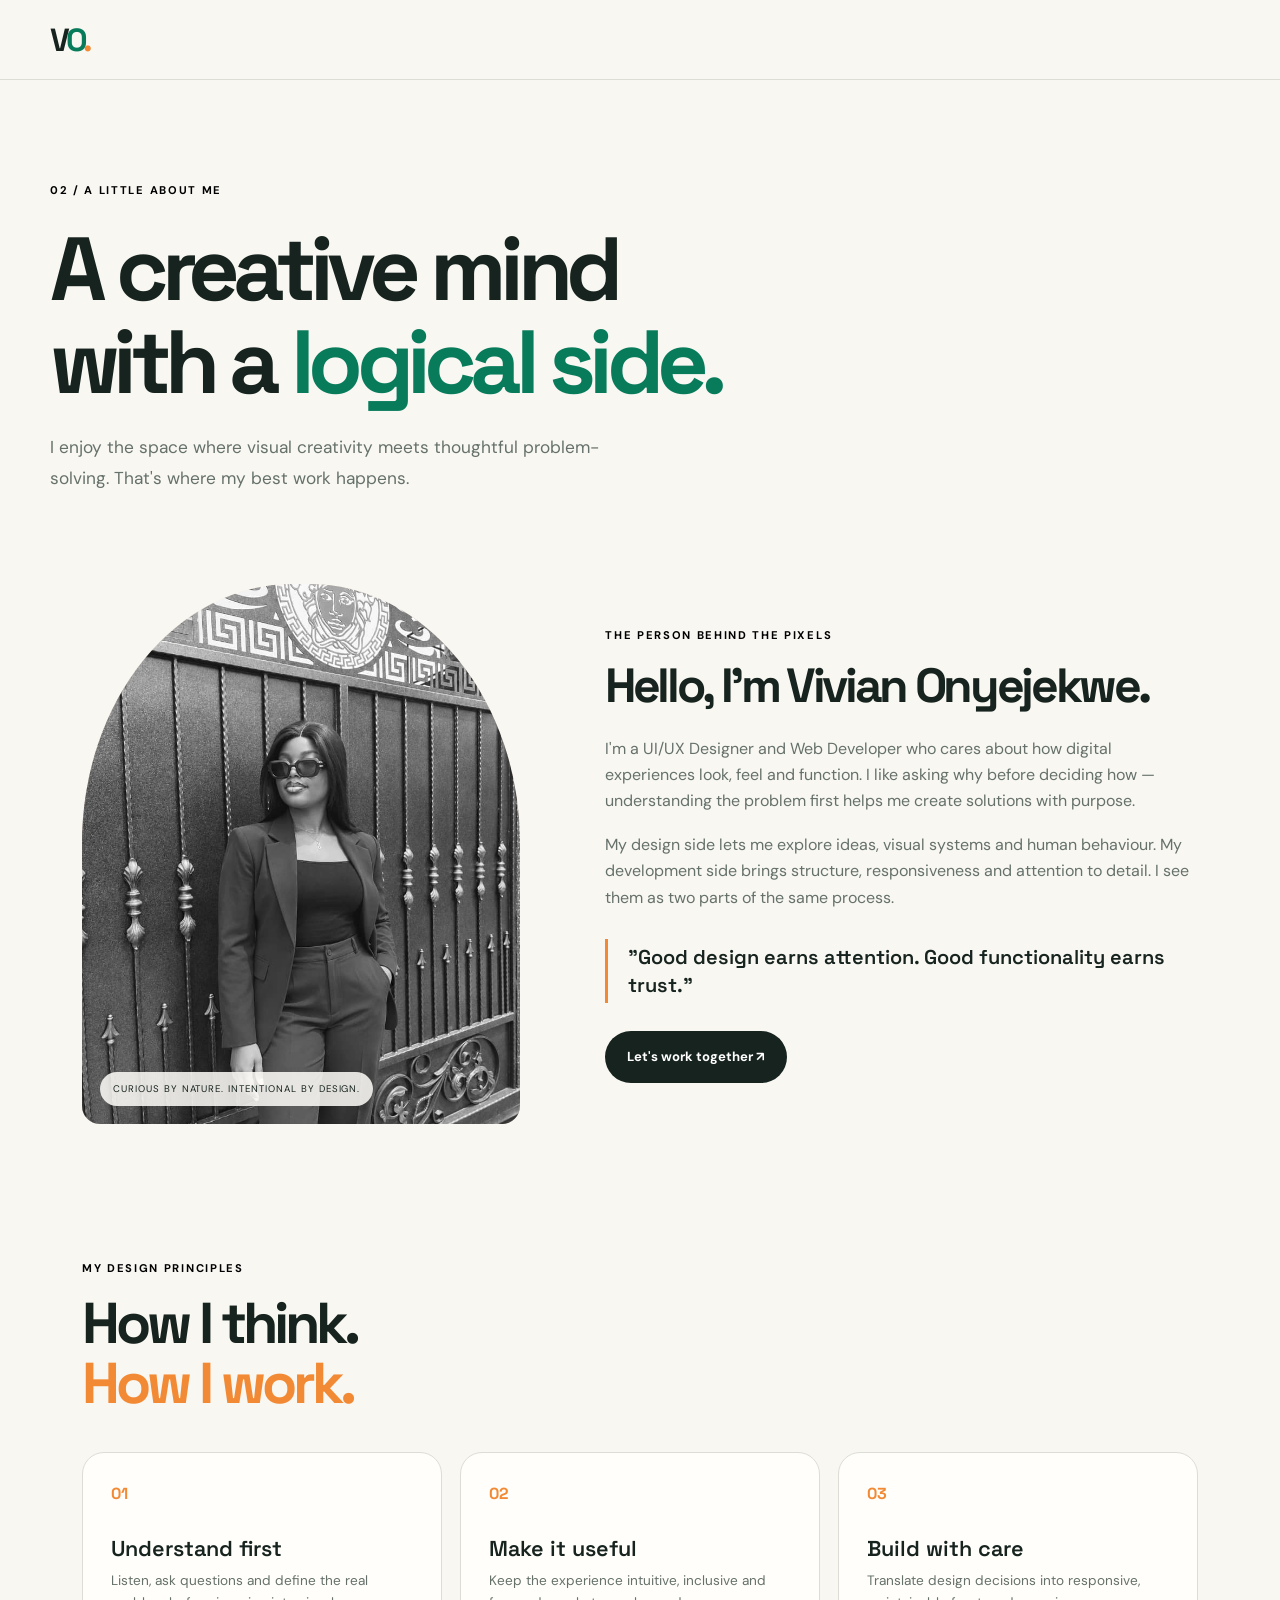
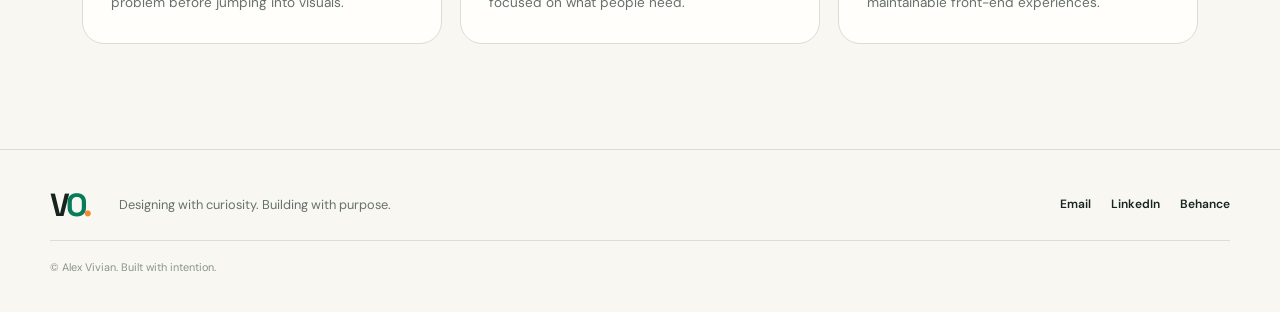
==== about.html @ ceb284a7 "first commit" ====
<!DOCTYPE html>
<html lang="en">

<head>
    <meta charset="UTF-8">
    <meta name="viewport" content="width=device-width, initial-scale=1.0">
    <title>Document</title>
    <link rel="stylesheet" href="/style.css">

    <link rel="preconnect" href="https://fonts.googleapis.com">
    <link
        href="https://fonts.googleapis.com/css2?family=DM+Sans:wght@400;500;600;700&family=Space+Grotesk:wght@400;500;600;700&display=swap"
        rel="stylesheet">
</head>

<body>

      <header class="site-header">
        <a href="index.html" class="logo">V<span>O</span><i>.</i></a>

        <details class="mobile-menu">
    <summary class="menu-toggle" aria-label="Toggle navigation">
        <span></span>
        <span></span>
        <span></span>
    </summary>

    <nav class="nav-links">
        <a href="index.html">Home</a>
        <a href="about.html">About</a>
        <a href="skills.html">Skills</a>
        <a href="projects.html">Projects</a>
        <a href="contact.html">Contact</a>
        <a href="contact.html" class="nav-cta">Let's Talk ↗</a>
    </nav>
</details>
    </header>

    <main class="page-wrap inner-page">

        <section class="inner-hero reveal">
            <p class="eyebrow">02 / A LITTLE ABOUT ME</p>

            <h1>
                A creative mind<br>
                with a <span class="highlight-green">logical side.</span>
            </h1>

            <p class="inner-lead">
                I enjoy the space where visual creativity meets thoughtful
                problem-solving. That's where my best work happens.
            </p>
        </section>

        <section class="about-layout section-space">

            <div class="about-photo reveal">
                <img src="/images/WhatsApp Image 2026-10-30 at 14.13.29.jpeg" alt="Alex Vivian">
                <span class="photo-caption">
                    CURIOUS BY NATURE. INTENTIONAL BY DESIGN.
                </span>
            </div>

            <div class="about-copy reveal">
                <p class="eyebrow">THE PERSON BEHIND THE PIXELS</p>

                <h2>Hello, I'm Vivian Onyejekwe.</h2>

                <p>
                    I'm a UI/UX Designer and Web Developer who cares about
                    how digital experiences look, feel and function.
                    I like asking why before deciding how — understanding
                    the problem first helps me create solutions with purpose.
                </p>

                <p>
                    My design side lets me explore ideas, visual systems
                    and human behaviour. My development side brings
                    structure, responsiveness and attention to detail.
                    I see them as two parts of the same process.
                </p>

                <blockquote>
                    "Good design earns attention. Good functionality earns trust."
                </blockquote>

                <a href="contact.html" class="button button-dark">
                    Let's work together ↗
                </a>
            </div>

        </section>

        <section class="values-section section-space">

            <div class="section-heading reveal">
                <div>
                    <p class="eyebrow">MY DESIGN PRINCIPLES</p>
                    <h2>
                        How I think.<br>
                        <span class="highlight-orange">How I work.</span>
                    </h2>
                </div>
            </div>

            <div class="values-grid">

                <article class="value-card reveal">
                    <span>01</span>
                    <h3>Understand first</h3>
                    <p>
                        Listen, ask questions and define the real problem
                        before jumping into visuals.
                    </p>
                </article>

                <article class="value-card reveal">
                    <span>02</span>
                    <h3>Make it useful</h3>
                    <p>
                        Keep the experience intuitive, inclusive and
                        focused on what people need.
                    </p>
                </article>

                <article class="value-card reveal">
                    <span>03</span>
                    <h3>Build with care</h3>
                    <p>
                        Translate design decisions into responsive,
                        maintainable front-end experiences.
                    </p>
                </article>

            </div>
        </section>

    </main>

    <footer class="site-footer">
        <a href="index.html" class="logo">V<span>O</span><i>.</i></a>
        <p>Designing with curiosity. Building with purpose.</p>

        <div class="footer-links">
            <a href="vivianchris156@gmail.com">Email</a>
            <a href="#">LinkedIn</a>
            <a href="#">Behance</a>
        </div>

        <small>© <span class="year"></span> Alex Vivian. Built with intention.</small>
    </footer>

</body>

</html>
---- style.css ----
/* =================================
   ALEX VIVIAN — PORTFOLIO DESIGN
================================= */

:root {
    --ink: #17231f;
    --muted: #66716b;
    --paper: #f8f7f2;
    --white: #fffefa;

    --green: #087b5b;
    --green-soft: #dceee3;

    --orange: #f28a35;
    --orange-soft: #ffead7;

    --lilac: #e8e2f5;

    --line: #dcded6;
    --shadow: 0 18px 55px rgba(37, 53, 43, 0.09);

    --display: "Space Grotesk", sans-serif;
    --body: "DM Sans", sans-serif;

    --radius: 22px;
    --max: 1180px;
}

/* RESET */

* {
    box-sizing: border-box;
    margin: 0;
    padding: 0;
}

html {
    scroll-behavior: smooth;
}

body {
    background: var(--paper);
    color: var(--ink);
    font-family: var(--body);
    line-height: 1.65;
    overflow-x: hidden;
    padding-top: 86px;
}

a {
    color: inherit;
    text-decoration: none;
}

button,
input,
textarea,
select {
    font: inherit;
}

img {
    display: block;
    max-width: 100%;
}

/* GENERAL LAYOUT */

.hero {
    width: min(100% - 64px, var(--max));
    margin-inline: auto;
}

.section-space {
    padding-block: 105px;
    padding-inline: max(32px, calc((100% - var(--max)) / 2));
}

/* NAVIGATION */

.site-header {
    width: 100%;
    height: 80px;
    padding: 0 max(32px, calc((100% - var(--max)) / 2));

    display: flex;
    align-items: center;
    justify-content: space-between;

    border-bottom: 1px solid var(--line);

    position: fixed;
    top: 0;
    left: 0;
    z-index: 1000;

    background: rgba(248, 247, 242, 0.95);
    backdrop-filter: blur(12px);
}

.logo {
    font: 700 2rem var(--display);
    letter-spacing: -0.13em;
    color: var(--ink);
}

.logo span {
    color: var(--green);
}

.logo i {
    font-style: normal;
    color: var(--orange);
}

.nav-links {
    display: flex;
    align-items: center;
    gap: clamp(18px, 3vw, 38px);
    font-size: 0.83rem;
    font-weight: 600;
}

.nav-links > a:not(.nav-cta) {
    position: relative;
    padding: 8px 0;
    color: #526059;
}

.nav-links > a:not(.nav-cta)::after {
    content: "";
    position: absolute;
    left: 0;
    bottom: 2px;
    width: 0;
    height: 2px;
    background: var(--green);
    transition: width 0.25s;
}

.nav-links > a:hover::after,
.nav-links > a.active::after {
    width: 100%;
}

.nav-links > a.active {
    color: var(--ink);
}

.nav-cta {
    background: var(--ink);
    color: white;
    padding: 12px 19px;
    border-radius: 30px;
    transition: 0.2s;
}

.nav-cta:hover {
    background: var(--green);
    transform: translateY(-2px);
}

.menu-toggle {
    display: none;
    background: none;
    border: 0;
    cursor: pointer;
}

/* HERO SECTION */

.hero {
    min-height: 650px;

    display: grid;
    grid-template-columns: 1.08fr 0.92fr;
    align-items: center;
    gap: 50px;

    padding-block: 66px 78px;
}

.eyebrow {
    font-size: 0.7rem;
    letter-spacing: 0.15em;
    font-weight: 700;
    color: black;

    display: flex;
    align-items: center;
    gap: 9px;
}

.hero h1,
.inner-hero h1 {
    font: 700 clamp(3.1rem, 6vw, 5.6rem) / 1.03 var(--display);
    letter-spacing: -0.075em;
    margin: 24px 0;
}

.highlight {
    position: relative;
    white-space: nowrap;
}

.highlight-green {
    color: var(--green);
}

.highlight-orange {
    color: var(--orange);
}

.hero-intro {
    max-width: 490px;
    color: #5d6962;
    font-size: 1.04rem;
    line-height: 1.8;
}

/* BUTTONS */

.button-row {
    display: flex;
    gap: 12px;
    flex-wrap: wrap;
    margin-top: 30px;
}

.button {
    display: inline-flex;
    align-items: center;
    justify-content: center;
    gap: 15px;

    padding: 14px 21px;
    border-radius: 30px;

    font-size: 0.82rem;
    font-weight: 700;

    border: 1px solid transparent;
    transition: 0.25s;
}

.button-dark {
    background: var(--ink);
    color: white;
}

.button-dark:hover {
    background: var(--green);
    transform: translateY(-2px);
}

.button-outline {
    border-color: #aab4ac;
    color: var(--ink);
    background: transparent;
}

.button-outline:hover {
    background: var(--green-soft);
    border-color: var(--green);
}

/* HERO DECORATION */

.hero-art {
    height: 510px;
    position: relative;
    isolation: isolate;
}

.art-shape {
    position: absolute;
    z-index: -1;
    border-radius: 48% 52% 43% 57%;
}

.shape-peach {
    width: 290px;
    height: 370px;
    background: #ffdbbd;
    right: 8%;
    top: 3%;
    transform: rotate(13deg);
}

.shape-green {
    width: 280px;
    height: 320px;
    background: #cfe7d7;
    left: 4%;
    bottom: 0;
    transform: rotate(-15deg);
}

.portrait-frame {
    position: absolute;
    width: 72%;
    height: 91%;
    right: 10%;
    top: 4%;

    overflow: hidden;
    border-radius: 48% 48% 18px 18px;

    background: #e6d9cd;
    box-shadow: var(--shadow);
}

.portrait-frame img {
    width: 100%;
    height: 100%;
    object-fit: cover;
    object-position: center 25%;
}

.floating-note {
    position: absolute;

    background: rgba(255, 254, 250, 0.78);
    backdrop-filter: blur(14px);

    border: 1px solid rgba(255, 255, 255, 0.8);
    box-shadow: var(--shadow);

    border-radius: 15px;
    padding: 15px 17px;

    display: flex;
    align-items: center;
    gap: 12px;

    font-size: 0.65rem;
    font-weight: 700;
    letter-spacing: 0.07em;
}

.note-top {
    top: 15%;
    left: 0;
}

.note-icon {
    font-size: 1.5rem;
    color: var(--green);
}

.note-bottom {
    right: 0;
    bottom: 12%;
}

.note-bottom strong {
    font: 700 1.6rem var(--display);
}

.note-bottom small {
    color: var(--muted);
    line-height: 1.4;
}

.scribble {
    position: absolute;
    right: 0;
    top: 0;
    color: var(--green);
    font: 600 1.2rem var(--display);
    transform: rotate(9deg);
}

.hero-foot {
    display: flex;
    align-items: center;
    gap: 13px;
    margin-top: 58px;

    color: #8b958e;
    font-size: 0.62rem;
    letter-spacing: 0.13em;
}

.scroll-line {
    height: 1px;
    width: 52px;
    background: #b7c0b8;
}

/* INTRO STRIP */

.intro-strip {
    border-block: 1px solid var(--line);
    padding: 34px max(32px, calc((100% - var(--max)) / 2));

    display: grid;
    grid-template-columns: 0.7fr 2fr 1fr;
    align-items: center;
    gap: 25px;
}

.intro-strip > p,
.card-number,
.project-tag {
    font-size: 0.67rem;
    font-weight: 700;
    letter-spacing: 0.14em;
    color: var(--muted);
}

.intro-strip h2 {
    font: 600 clamp(1.3rem, 2.4vw, 2rem) / 1.25 var(--display);
    letter-spacing: -0.045em;
}

.intro-strip h2 em,
.closing-cta h2 em {
    color: var(--green);
    font-style: normal;
}

/* TEXT LINKS */

.text-link {
    display: inline-block;
    font-size: 0.78rem;
    font-weight: 700;
    border-bottom: 1px solid currentColor;
    padding-bottom: 4px;
    transition: color 0.2s;
}

.text-link:hover {
    color: var(--green);
}

/* SECTION HEADINGS */

.section-heading {
    display: flex;
    align-items: end;
    justify-content: space-between;
    gap: 30px;
    margin-bottom: 38px;
}

.section-heading h2 {
    font: 700 clamp(2.5rem, 4.5vw, 4.2rem) / 1.05 var(--display);
    letter-spacing: -0.07em;
    margin-top: 15px;
}

.section-aside {
    max-width: 300px;
    color: var(--muted);
    font-size: 0.9rem;
}

/* SERVICES */

.service-grid {
    display: grid;
    grid-template-columns: repeat(3, 1fr);
    gap: 18px;
}

.service-card {
    padding: 28px;
    border-radius: var(--radius);
    min-height: 320px;

    display: flex;
    flex-direction: column;
    align-items: flex-start;

    transition: transform 0.3s;
}

.service-card:hover,
.value-card:hover {
    transform: translateY(-6px);
}

.service-peach {
    background: var(--orange-soft);
}

.service-green {
    background: var(--green-soft);
}

.service-lilac {
    background: var(--lilac);
}

.service-icon {
    font-size: 2rem;
    margin: 32px 0 13px;
    color: var(--green);
}

.service-card h3 {
    font: 600 1.7rem / 1.12 var(--display);
    letter-spacing: -0.05em;
}

.service-card p {
    font-size: 0.84rem;
    color: #5f6b64;
    margin: 14px 0 20px;
    max-width: 270px;
}

.service-card .text-link {
    margin-top: auto;
}

/* PROJECT PREVIEW */

.project-preview {
    display: grid;
    grid-template-columns: 1.3fr 0.7fr;

    background: var(--white);
    border: 1px solid var(--line);
    border-radius: var(--radius);

    overflow: hidden;
    box-shadow: var(--shadow);
}

.project-image {
    min-height: 390px;
    background: var(--green-soft);
}

.project-image img {
    width: 100%;
    height: 100%;
    object-fit: cover;
}

.project-info {
    padding: 42px;

    display: flex;
    flex-direction: column;
    align-items: flex-start;
    justify-content: center;
}

.project-info h3 {
    font: 700 2.5rem var(--display);
    letter-spacing: -0.06em;
    margin: 10px 0;
}

.project-info p {
    color: var(--muted);
    font-size: 0.9rem;
    margin-bottom: 22px;
}

.tag-row,
.skill-chips {
    display: flex;
    gap: 8px;
    flex-wrap: wrap;
    margin-bottom: 23px;
}

.tag-row span,
.skill-chips span {
    font-size: 0.67rem;
    border: 1px solid #d8ded7;
    border-radius: 30px;
    padding: 6px 10px;
    color: #59665e;
}

/* CLOSING CTA */

.closing-cta {
    background: var(--green-soft);
    border-radius: var(--radius);
    padding: 48px 55px;

    display: flex;
    align-items: center;
    justify-content: space-between;

    position: relative;
    overflow: hidden;

    margin-bottom: 100px;
}

.closing-cta h2 {
    font: 700 clamp(2.7rem, 5vw, 4.4rem) / 1.02 var(--display);
    letter-spacing: -0.07em;
    margin-top: 12px;
}

.round-link {
    width: 66px;
    height: 66px;
    border-radius: 50%;

    background: var(--ink);
    color: white;

    display: grid;
    place-items: center;

    font-size: 1.7rem;
    z-index: 1;
    transition: transform 0.2s;
}

.round-link:hover {
    transform: rotate(45deg);
}

.cta-decoration {
    position: absolute;
    right: 150px;
    bottom: 17px;

    font-size: 0.6rem;
    letter-spacing: 0.16em;
    color: #759481;
}

/* FOOTER */

.site-footer {
    border-top: 1px solid var(--line);
    padding: 35px max(32px, calc((100% - var(--max)) / 2));

    display: grid;
    grid-template-columns: auto 1fr auto;
    gap: 15px 30px;
    align-items: center;
}

.site-footer > p {
    font-size: 0.8rem;
    color: var(--muted);
}

.footer-links {
    display: flex;
    gap: 20px;
    font-size: 0.75rem;
    font-weight: 600;
}

.site-footer small {
    grid-column: 1 / -1;
    border-top: 1px solid var(--line);
    padding-top: 18px;
    color: #89938c;
    font-size: 0.68rem;
}

/* INNER PAGE HEADINGS */

.inner-page {
    width: 100%;
    padding: 60px max(32px, calc((100% - var(--max)) / 2)) 0;
}

.inner-hero {
    max-width: 850px;
    padding: 35px 0 65px;
}

.inner-hero h1 {
    font-size: clamp(3.4rem, 7vw, 6.4rem);
}

.inner-lead {
    max-width: 600px;
    font-size: 1.08rem;
    color: var(--muted);
    line-height: 1.8;
}

/* ABOUT PAGE */

.about-layout {
    display: grid;
    grid-template-columns: 0.85fr 1.15fr;
    gap: 85px;
    align-items: center;
    padding-top: 25px;
}

.about-photo {
    height: 540px;
    position: relative;
    background: var(--orange-soft);
    border-radius: 48% 48% 18px 18px;
    overflow: hidden;
}

.about-photo img {
    width: 100%;
    height: 100%;
    object-fit: cover;
    object-position: center 25%;
}

.photo-caption {
    position: absolute;
    bottom: 18px;
    left: 18px;

    background: rgba(255, 254, 250, 0.85);
    padding: 9px 13px;
    border-radius: 20px;

    font-size: 0.6rem;
    letter-spacing: 0.1em;
}

.about-copy h2,
.contact-details h2 {
    font: 700 3rem / 1.05 var(--display);
    letter-spacing: -0.07em;
    margin: 17px 0 24px;
}

.about-copy > p:not(.eyebrow),
.contact-details > p:not(.eyebrow) {
    color: var(--muted);
    margin-bottom: 17px;
}

blockquote {
    font: 600 1.25rem / 1.4 var(--display);
    border-left: 3px solid var(--orange);
    padding: 4px 0 4px 20px;
    margin: 28px 0;
}

/* VALUES */

.values-section {
    padding-top: 30px;
}

.values-grid {
    display: grid;
    grid-template-columns: repeat(3, 1fr);
    gap: 18px;
}

.value-card {
    padding: 28px;
    border: 1px solid var(--line);
    border-radius: var(--radius);
    background: var(--white);
    transition: transform 0.25s;
}

.value-card > span {
    font: 700 1rem var(--display);
    color: var(--orange);
}

.value-card h3 {
    font: 600 1.35rem var(--display);
    margin: 28px 0 8px;
}

.value-card p {
    font-size: 0.85rem;
    color: var(--muted);
}

/* SKILLS PAGE */

.skills-layout {
    display: grid;
    grid-template-columns: 1fr 1fr;
    gap: 20px;
    padding-top: 10px;
}

.skill-panel {
    padding: 35px;
    border-radius: var(--radius);
    min-height: 380px;
}

.panel-green {
    background: var(--green-soft);
}

.panel-peach {
    background: var(--orange-soft);
}

.panel-top {
    display: flex;
    justify-content: space-between;
    font-size: 0.68rem;
    font-weight: 700;
    letter-spacing: 0.12em;
}

.panel-top span:last-child {
    font-size: 1.5rem;
}

.skill-panel h2 {
    font: 700 2.7rem / 1.05 var(--display);
    letter-spacing: -0.06em;
    margin: 55px 0 12px;
}

.skill-panel > p {
    max-width: 340px;
    color: #5c6b62;
    font-size: 0.9rem;
    margin-bottom: 26px;
}

.skill-chips span {
    border-color: rgba(23, 35, 31, 0.2);
    color: var(--ink);
}

.toolkit {
    padding-top: 10px;
}

.tool-list {
    border-top: 1px solid var(--line);
}

.tool-list > div {
    display: grid;
    grid-template-columns: 1fr 2fr auto;
    align-items: center;
    gap: 20px;

    padding: 20px 5px;
    border-bottom: 1px solid var(--line);
}

.tool-list strong {
    font: 600 1.1rem var(--display);
}

.tool-list span {
    font-size: 0.85rem;
    color: var(--muted);
}

.tool-list b {
    font-size: 0.62rem;
    letter-spacing: 0.12em;
    color: var(--green);
}

/* PROJECT CAROUSEL */

.carousel-section {
    padding-top: 20px;
}

.carousel-top {
    display: flex;
    justify-content: space-between;
    align-items: center;
    margin-bottom: 20px;
}

.carousel-controls {
    display: flex;
    gap: 8px;
}

.carousel-btn {
    width: 43px;
    height: 43px;

    border: 1px solid #b9c2ba;
    border-radius: 50%;

    background: transparent;
    font-size: 1.2rem;
    cursor: pointer;
    transition: 0.2s;
}

.carousel-btn:hover {
    background: var(--ink);
    color: white;
}

.project-carousel {
    display: grid;
    grid-auto-columns: calc((100% - 36px) / 3);
    grid-auto-flow: column;
    gap: 18px;

    overflow-x: auto;
    scroll-snap-type: x mandatory;
    scroll-behavior: smooth;

    padding: 5px 2px 20px;
    scrollbar-width: none;
}

.project-carousel::-webkit-scrollbar {
    display: none;
}

.carousel-card {
    scroll-snap-align: start;

    background: var(--white);
    border: 1px solid var(--line);
    border-radius: var(--radius);

    padding: 13px;
    box-shadow: var(--shadow);
}

.carousel-image {
    height: 210px;
    border-radius: 14px;
    overflow: hidden;
    background: var(--lilac);
}

.carousel-image img {
    width: 100%;
    height: 100%;
    object-fit: cover;
    transition: transform 0.5s;
}

.carousel-card:hover .carousel-image img {
    transform: scale(1.05);
}

.carousel-meta {
    display: flex;
    justify-content: space-between;

    font-size: 0.62rem;
    letter-spacing: 0.1em;
    color: var(--muted);

    margin: 19px 3px 5px;
}

.carousel-card h2 {
    font: 700 1.8rem var(--display);
    letter-spacing: -0.05em;
    margin: 4px 3px;
}

.carousel-card > p {
    font-size: 0.82rem;
    color: var(--muted);
    margin: 0 3px 15px;
    min-height: 66px;
}

.carousel-card .tag-row {
    margin: 0 3px 17px;
}

.carousel-card .text-link {
    margin: 0 3px 12px;
}

.carousel-progress {
    height: 3px;
    background: #e1e4de;
    border-radius: 5px;
    margin-top: 10px;
    overflow: hidden;
}

.carousel-progress-bar {
    display: block;
    height: 100%;
    width: 33.33%;
    background: var(--green);
    transition: width 0.2s;
}

.carousel-hint {
    font-size: 0.7rem;
    color: var(--muted);
    text-align: right;
    margin-top: 10px;
}

/* CONTACT PAGE */

.contact-layout {
    display: grid;
    grid-template-columns: 0.85fr 1.15fr;
    gap: 70px;
    padding-top: 10px;
}

.contact-details h2 em {
    color: var(--green);
    font-style: normal;
}

.contact-details > p:not(.eyebrow) {
    max-width: 360px;
    margin-bottom: 35px;
}

.contact-detail {
    display: flex;
    gap: 15px;
    align-items: center;
    margin: 22px 0;
}

.contact-detail > span {
    width: 43px;
    height: 43px;
    border-radius: 50%;

    display: grid;
    place-items: center;

    background: var(--green-soft);
    font-size: 1.1rem;
}

.contact-detail div {
    display: grid;
}

.contact-detail small {
    font-size: 0.6rem;
    letter-spacing: 0.13em;
    color: var(--muted);
}

.contact-detail strong {
    font-size: 0.9rem;
}

.social-row {
    display: flex;
    gap: 17px;
    margin-top: 35px;
    font-size: 0.75rem;
    font-weight: 700;
}

/* CONTACT FORM */

.contact-form {
    background: var(--white);
    border: 1px solid var(--line);
    border-radius: var(--radius);
    padding: 32px;
    box-shadow: var(--shadow);
}

.form-heading {
    display: flex;
    justify-content: space-between;

    font-size: 0.68rem;
    letter-spacing: 0.13em;
    font-weight: 700;
    margin-bottom: 25px;
}

.form-heading span:last-child {
    color: var(--orange);
    font-size: 1.3rem;
}

.contact-form label {
    display: block;
    font-size: 0.75rem;
    font-weight: 700;
    margin: 15px 0 7px;
}

.contact-form input,
.contact-form textarea,
.contact-form select {
    width: 100%;

    border: 1px solid #dce1da;
    background: #fbfbf7;
    border-radius: 10px;

    padding: 13px 14px;
    color: var(--ink);

    outline: none;
    font-size: 0.83rem;
    transition: border 0.2s;
}

.contact-form input:focus,
.contact-form textarea:focus,
.contact-form select:focus {
    border-color: var(--green);
}

.contact-form textarea {
    resize: vertical;
    min-height: 125px;
}

.submit-button {
    margin-top: 20px;
    border: 0;
    cursor: pointer;
    width: 100%;
}

.form-note {
    font-size: 0.68rem;
    color: var(--muted);
    margin-top: 13px;
}

/* ANIMATIONS */

.reveal {
    opacity: 1;
    transform: translateY(0);
    transition: opacity 0.7s ease, transform 0.7s ease;
}

/* TABLET RESPONSIVENESS */

@media (max-width: 900px) {

    .hero {
        gap: 20px;
        min-height: 580px;
    }

    .hero-art {
        height: 430px;
    }

    .hero h1 {
        font-size: clamp(2.8rem, 6vw, 4.5rem);
    }

    .intro-strip {
        grid-template-columns: 1fr 2fr;
    }

    .intro-strip .text-link {
        grid-column: 2;
    }

    .about-layout,
    .contact-layout {
        gap: 40px;
    }

    .project-carousel {
        grid-auto-columns: calc((100% - 18px) / 2);
    }
}

/* MOBILE RESPONSIVENESS */

@media (max-width: 700px) {

    .site-header {
        height: 72px;
        padding: 0 20px;
    }

    .hero {
        width: calc(100% - 40px);
        grid-template-columns: 1fr;
        padding-block: 52px 45px;
        gap: 30px;
    }

    .section-space {
        padding-block: 70px;
        padding-inline: 20px;
    }

    .intro-strip {
        padding: 25px 20px;
        grid-template-columns: 1fr;
        gap: 13px;
    }

    .intro-strip .text-link {
        grid-column: auto;
    }

    .mobile-menu { 
    display: block;
    position: static;

    }

    .menu-toggle {
        display: flex;
        flex-direction: column;
        gap: 5px;
        padding: 10px;
        cursor: pointer;
        list-style: none;
    }

    .menu-toggle::-webkit-details-marker {
        display: none;
    }

    .menu-toggle::marker {
        content: "";
    }

    .menu-toggle span {
        width: 23px;
        height: 2px;
        background: var(--ink);
    }

    .nav-links {
        display: none;
        position: absolute;
        top: 45px;
        right: 0;
        width: 220px;
        background: var(--paper);
        padding: 22px;
        border: 1px solid var(--line);
        border-radius: 12px;
        box-shadow: var(--shadow);
        flex-direction: column;
        align-items: stretch;
        gap: 15px;
        z-index: 1001;
    }

    .mobile-menu[open] .nav-links {
        display: flex;
    }

    .hero h1 {
        font-size: clamp(3rem, 12vw, 4.6rem);
    }

    .hero-art {
        height: 390px;
        width: min(100%, 480px);
        margin: auto;
    }

    .portrait-frame {
        width: 75%;
        right: 10%;
    }

    .shape-peach {
        width: 230px;
        height: 300px;
    }

    .shape-green {
        width: 220px;
        height: 250px;
    }

    .hero-foot {
        margin-top: 38px;
    }

    .section-heading {
        align-items: flex-start;
        flex-direction: column;
    }

    .section-heading h2 {
        font-size: clamp(2.5rem, 10vw, 3.5rem);
    }

    .service-grid,
    .values-grid {
        grid-template-columns: 1fr;
    }

    .service-card {
        min-height: 270px;
    }

    .project-preview {
        grid-template-columns: 1fr;
    }

    .project-image {
        min-height: 250px;
    }

    .project-info {
        padding: 27px;
    }

    .closing-cta {
        padding: 32px 25px;
        margin-bottom: 65px;
    }

    .round-link {
        width: 54px;
        height: 54px;
    }

    .cta-decoration {
        display: none;
    }

    .site-footer {
        padding: 30px 20px;
        grid-template-columns: auto 1fr;
    }

    .site-footer > p {
        grid-column: 1 / -1;
        grid-row: 2;
    }

    .footer-links {
        grid-column: 1 / -1;
        grid-row: 3;
    }

    .site-footer small {
        grid-row: 4;
    }

    .inner-page {
        padding: 35px 20px 0;
    }

    .inner-hero {
        padding: 25px 0 35px;
    }

    .inner-hero h1 {
        font-size: clamp(3rem, 12vw, 4.7rem);
    }

    .about-layout,
    .skills-layout,
    .contact-layout {
        grid-template-columns: 1fr;
        gap: 35px;
    }

    .about-photo {
        height: 420px;
        width: min(100%, 430px);
        margin: auto;
    }

    .skill-panel {
        min-height: 340px;
        padding: 27px;
    }

    .skill-panel h2 {
        margin-top: 40px;
    }

    .tool-list > div {
        grid-template-columns: 1fr auto;
        gap: 5px 15px;
    }

    .tool-list > div span {
        grid-column: 1 / -1;
        grid-row: 2;
    }

    .tool-list b {
        grid-column: 2;
        grid-row: 1;
    }

    .project-carousel {
        grid-auto-columns: 85%;
    }

    .carousel-image {
        height: 190px;
    }

    .contact-form {
        padding: 24px;
    }
}

/* DESKTOP NAVIGATION */

@media (min-width: 701px) {

    .mobile-menu {
        display: block;
        position: static;
    }

    .menu-toggle {
        display: none;
    }

    .nav-links {
        display: flex !important;
        position: static;
        width: auto;
        flex-direction: row;
        align-items: center;
        gap: clamp(18px, 3vw, 38px);
        padding: 0;
        border: none;
        box-shadow: none;
        background: transparent;
    }
}
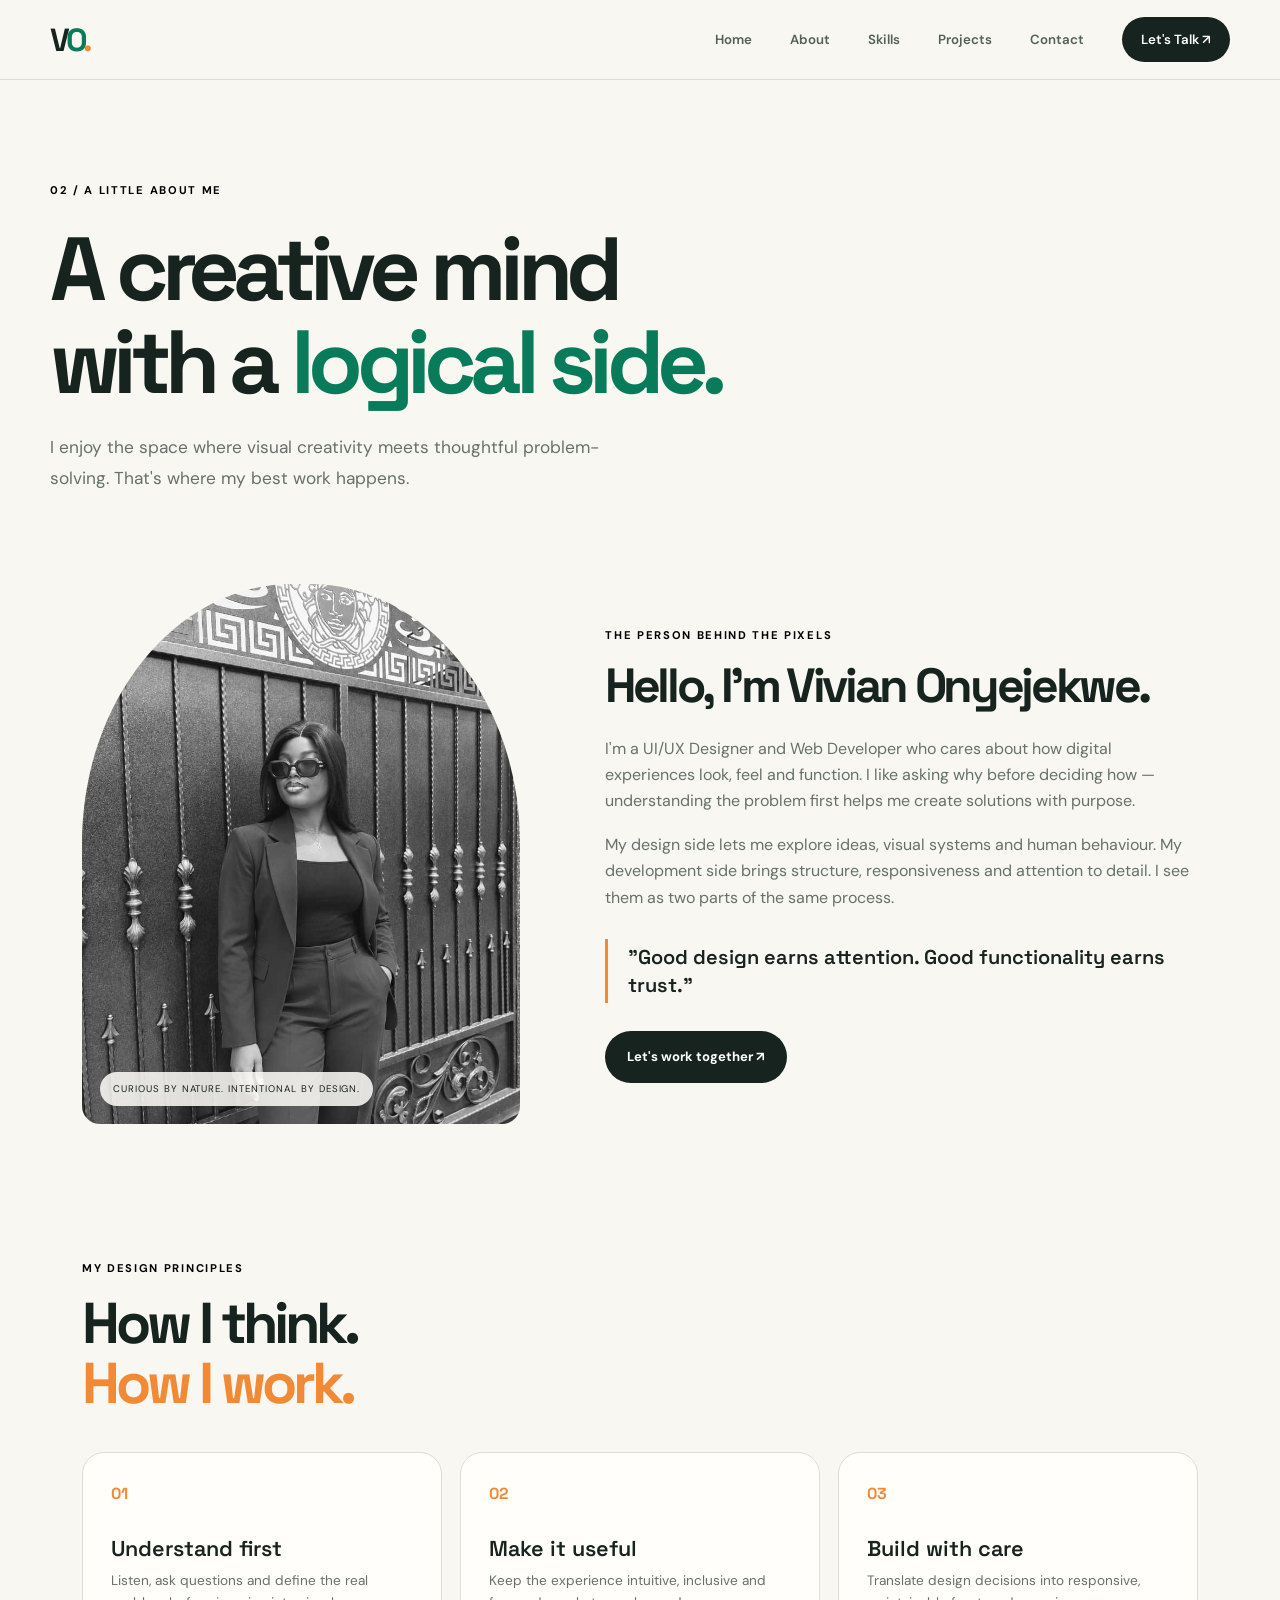
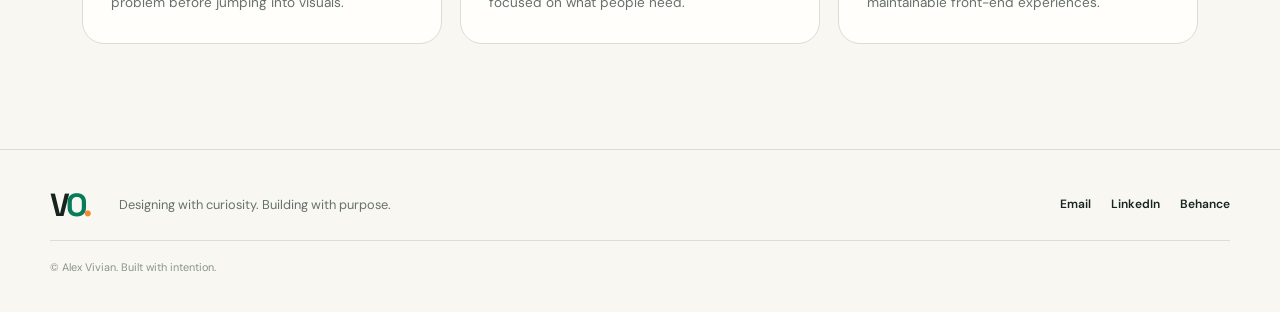
==== commit d1b124a7: "updated" ====
--- a/about.html
+++ b/about.html
@@ -16,15 +16,20 @@
 <body>
 
       <header class="site-header">
-        <a href="index.html" class="logo">V<span>O</span><i>.</i></a>
 
-        <details class="mobile-menu">
-    <summary class="menu-toggle" aria-label="Toggle navigation">
+    <a href="index.html" class="logo">V<span>O</span><i>.</i></a>
+
+    <!-- Mobile menu checkbox -->
+    <input type="checkbox" id="menu-toggle">
+
+    <!-- Hamburger icon -->
+    <label for="menu-toggle" class="menu-toggle">
         <span></span>
         <span></span>
         <span></span>
-    </summary>
+    </label>
 
+    <!-- Navigation links -->
     <nav class="nav-links">
         <a href="index.html">Home</a>
         <a href="about.html">About</a>
@@ -33,8 +38,8 @@
         <a href="contact.html">Contact</a>
         <a href="contact.html" class="nav-cta">Let's Talk ↗</a>
     </nav>
-</details>
-    </header>
+
+</header>
 
     <main class="page-wrap inner-page">
 
--- a/style.css
+++ b/style.css
@@ -39,9 +39,9 @@
 }
 
 body {
-    background: var(--paper);
-    color: var(--ink);
-    font-family: var(--body);
+    background: #f8f7f2;
+    color: #17231f;
+    font-family: "dm sans", sans-serif;
     line-height: 1.65;
     overflow-x: hidden;
     padding-top: 86px;
@@ -67,14 +67,17 @@
 /* GENERAL LAYOUT */
 
 .hero {
-    width: min(100% - 64px, var(--max));
+    width: min(100% - 64px, 1180px);
     margin-inline: auto;
 }
 
 .section-space {
     padding-block: 105px;
-    padding-inline: max(32px, calc((100% - var(--max)) / 2));
-}
+    padding-inline: max(32px, calc((100% - 1180px) / 2));
+}
+
+/* NAVIGATION */
+
 
 /* NAVIGATION */
 
@@ -87,7 +90,7 @@
     align-items: center;
     justify-content: space-between;
 
-    border-bottom: 1px solid var(--line);
+    border-bottom: 1px solid #dcded6;
 
     position: fixed;
     top: 0;
@@ -99,13 +102,13 @@
 }
 
 .logo {
-    font: 700 2rem var(--display);
+    font: 700 2rem "space grotesk", sans-serif;
     letter-spacing: -0.13em;
-    color: var(--ink);
+    color: #17231f;
 }
 
 .logo span {
-    color: var(--green);
+    color: #087b5b;
 }
 
 .logo i {
@@ -113,58 +116,10 @@
     color: var(--orange);
 }
 
-.nav-links {
-    display: flex;
-    align-items: center;
-    gap: clamp(18px, 3vw, 38px);
-    font-size: 0.83rem;
-    font-weight: 600;
-}
-
-.nav-links > a:not(.nav-cta) {
-    position: relative;
-    padding: 8px 0;
-    color: #526059;
-}
-
-.nav-links > a:not(.nav-cta)::after {
-    content: "";
-    position: absolute;
-    left: 0;
-    bottom: 2px;
-    width: 0;
-    height: 2px;
-    background: var(--green);
-    transition: width 0.25s;
-}
-
-.nav-links > a:hover::after,
-.nav-links > a.active::after {
-    width: 100%;
-}
-
-.nav-links > a.active {
-    color: var(--ink);
-}
-
-.nav-cta {
-    background: var(--ink);
-    color: white;
-    padding: 12px 19px;
-    border-radius: 30px;
-    transition: 0.2s;
-}
-
-.nav-cta:hover {
-    background: var(--green);
-    transform: translateY(-2px);
-}
-
-.menu-toggle {
+/* HIDE CHECKBOX */
+
+#menu-toggle {
     display: none;
-    background: none;
-    border: 0;
-    cursor: pointer;
 }
 
 /* HERO SECTION */
@@ -204,11 +159,11 @@
 }
 
 .highlight-green {
-    color: var(--green);
+    color: #087b5b;
 }
 
 .highlight-orange {
-    color: var(--orange);
+    color: #f28a35;
 }
 
 .hero-intro {
@@ -244,12 +199,12 @@
 }
 
 .button-dark {
-    background: var(--ink);
+    background: #17231f;
     color: white;
 }
 
 .button-dark:hover {
-    background: var(--green);
+    background: #087b5b;
     transform: translateY(-2px);
 }
 
@@ -260,8 +215,8 @@
 }
 
 .button-outline:hover {
-    background: var(--green-soft);
-    border-color: var(--green);
+    background: #dceee3;
+    border-color: #087b5b;
 }
 
 /* HERO DECORATION */
@@ -307,7 +262,7 @@
     border-radius: 48% 48% 18px 18px;
 
     background: #e6d9cd;
-    box-shadow: var(--shadow);
+    box-shadow: rgba(37, 53, 43, 0.09);
 }
 
 .portrait-frame img {
@@ -324,7 +279,7 @@
     backdrop-filter: blur(14px);
 
     border: 1px solid rgba(255, 255, 255, 0.8);
-    box-shadow: var(--shadow);
+    box-shadow: rgba(37, 53, 43, 0.09);
 
     border-radius: 15px;
     padding: 15px 17px;
@@ -354,11 +309,11 @@
 }
 
 .note-bottom strong {
-    font: 700 1.6rem var(--display);
+    font: 700 1.6rem "space grotesk", sans-serif;
 }
 
 .note-bottom small {
-    color: var(--muted);
+    color: #66716b;
     line-height: 1.4;
 }
 
@@ -366,8 +321,8 @@
     position: absolute;
     right: 0;
     top: 0;
-    color: var(--green);
-    font: 600 1.2rem var(--display);
+    color: #087b5b;
+    font: 600 1.2rem "space grotesk", sans-serif;
     transform: rotate(9deg);
 }
 
@@ -391,7 +346,7 @@
 /* INTRO STRIP */
 
 .intro-strip {
-    border-block: 1px solid var(--line);
+    border-block: 1px solid #dcded6;
     padding: 34px max(32px, calc((100% - var(--max)) / 2));
 
     display: grid;
@@ -406,7 +361,7 @@
     font-size: 0.67rem;
     font-weight: 700;
     letter-spacing: 0.14em;
-    color: var(--muted);
+    color: #66716b;
 }
 
 .intro-strip h2 {
@@ -1211,10 +1166,10 @@
         grid-column: auto;
     }
 
-    .mobile-menu { 
-    display: block;
-    position: static;
-
+
+    .site-header {
+        height: 72px;
+        padding: 0 20px;
     }
 
     .menu-toggle {
@@ -1223,21 +1178,37 @@
         gap: 5px;
         padding: 10px;
         cursor: pointer;
-        list-style: none;
-    }
-
-    .menu-toggle::-webkit-details-marker {
-        display: none;
-    }
-
-    .menu-toggle::marker {
-        content: "";
     }
 
     .menu-toggle span {
         width: 23px;
         height: 2px;
         background: var(--ink);
+        transition: 0.3s;
+    }
+
+    .nav-links {
+        display: none;
+        position: absolute;
+        top: 72px;
+        right: 20px;
+        width: 220px;
+
+        background: var(--paper);
+        padding: 22px;
+        border: 1px solid var(--line);
+        border-radius: 12px;
+        box-shadow: var(--shadow);
+
+        flex-direction: column;
+        align-items: stretch;
+        gap: 15px;
+    }
+
+    /* SHOW MENU WHEN CHECKED */
+
+    #menu-toggle:checked ~ .nav-links {
+        display: flex;
     }
 
     .nav-links {
@@ -1419,25 +1390,57 @@
 
 @media (min-width: 701px) {
 
-    .mobile-menu {
-        display: block;
-        position: static;
-    }
-
-    .menu-toggle {
-        display: none;
-    }
-
-    .nav-links {
-        display: flex !important;
-        position: static;
-        width: auto;
-        flex-direction: row;
-        align-items: center;
-        gap: clamp(18px, 3vw, 38px);
-        padding: 0;
-        border: none;
-        box-shadow: none;
-        background: transparent;
-    }
+   .nav-links {
+    display: flex;
+    align-items: center;
+    gap: clamp(18px, 3vw, 38px);
+    font-size: 0.83rem;
+    font-weight: 600;
+}
+
+.nav-links > a:not(.nav-cta) {
+    position: relative;
+    padding: 8px 0;
+    color: #526059;
+}
+
+.nav-links > a:not(.nav-cta)::after {
+    content: "";
+    position: absolute;
+    left: 0;
+    bottom: 2px;
+    width: 0;
+    height: 2px;
+    background: var(--green);
+    transition: width 0.25s;
+}
+
+.nav-links > a:hover::after,
+.nav-links > a.active::after {
+    width: 100%;
+}
+
+.nav-links > a.active {
+    color: var(--ink);
+}
+
+.nav-cta {
+    background: var(--ink);
+    color: white;
+    padding: 12px 19px;
+    border-radius: 30px;
+    transition: 0.2s;
+}
+
+.nav-cta:hover {
+    background: var(--green);
+    transform: translateY(-2px);
+}
+
+/* HAMBURGER ICON - HIDDEN ON DESKTOP */
+
+.menu-toggle {
+    display: none;
+    cursor: pointer;
+}
 }
